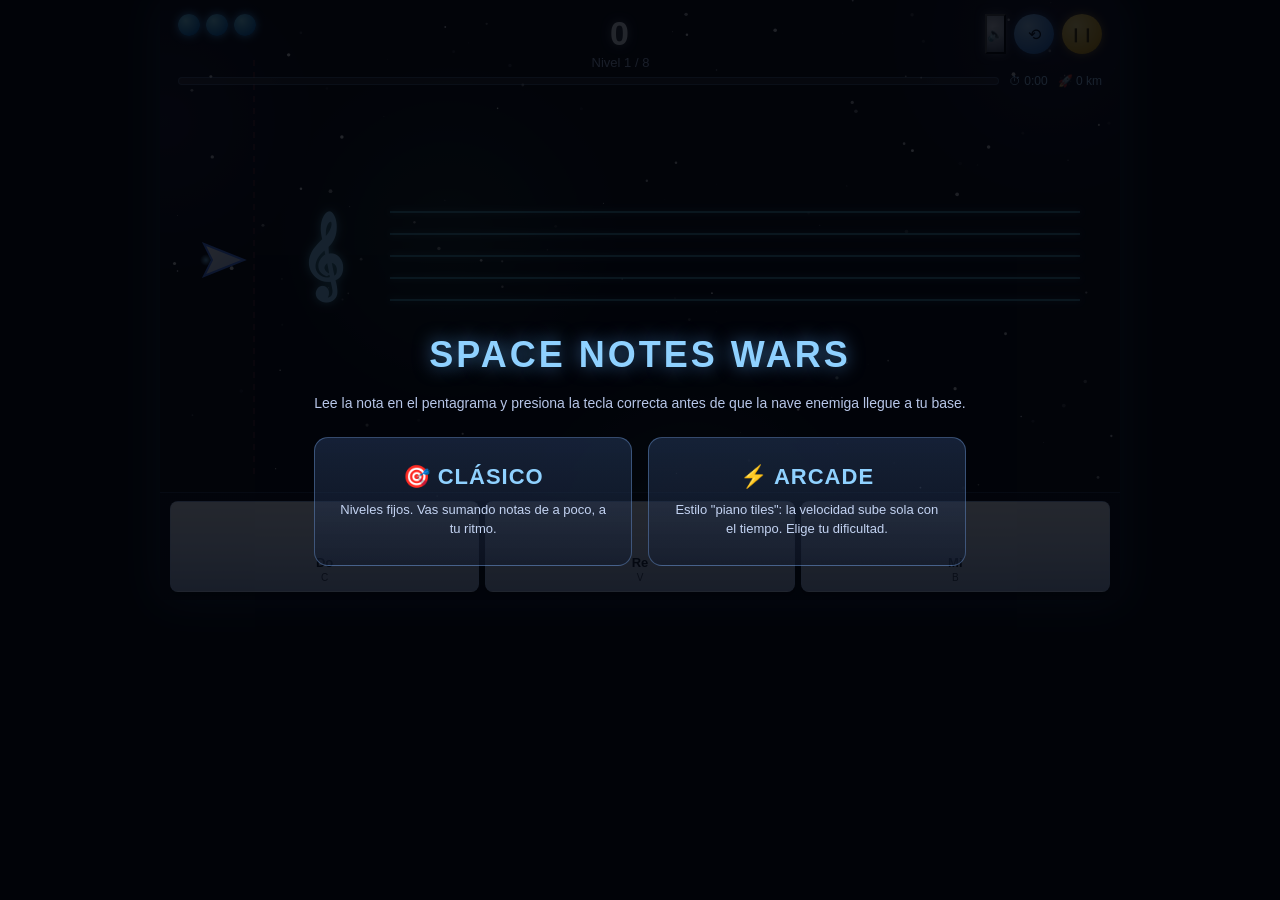
==== index.html @ 3edd14ad "Space Notes Wars: juego arcade para practicar lectura de notas musicales Shooter estilo Space Invade" ====
<!DOCTYPE html>
<html lang="es">
<head>
<meta charset="UTF-8">
<meta name="viewport" content="width=device-width, initial-scale=1.0">
<title>Space Notes Wars</title>
<link rel="stylesheet" href="style.css">
</head>
<body>
<div id="frame">
  <canvas id="game" width="960" height="600"></canvas>

  <div id="hud">
    <div id="shields"></div>
    <div id="scoreBox">
      <div id="score">0</div>
      <div id="levelLabel">Nivel 1</div>
    </div>
    <div id="hudBtns">
      <button id="muteBtn" title="Silenciar sonido">🔊</button>
      <button id="restartBtn" title="Reiniciar nivel">⟲</button>
      <button id="pauseBtn" title="Pausa">❙❙</button>
    </div>
  </div>

  <div id="progressWrap">
    <div id="progressBar"><div id="progressFill"></div></div>
    <div id="timeLabel">⏱ 0:00</div>
    <div id="distanceLabel">🚀 0 km</div>
  </div>

  <div id="pianoBar"></div>

  <!-- Paso 1: elegir modo -->
  <div id="modeScreen" class="screen">
    <div class="panel wide">
      <h1>SPACE NOTES WARS</h1>
      <p>Lee la nota en el pentagrama y presiona la tecla correcta antes de que la nave enemiga llegue a tu base.</p>
      <div class="modeGrid">
        <button id="modeClassicBtn" class="modeCard">
          <div class="modeTitle">🎯 CLÁSICO</div>
          <div class="modeDesc">Niveles fijos. Vas sumando notas de a poco, a tu ritmo.</div>
        </button>
        <button id="modeArcadeBtn" class="modeCard">
          <div class="modeTitle">⚡ ARCADE</div>
          <div class="modeDesc">Estilo "piano tiles": la velocidad sube sola con el tiempo. Elige tu dificultad.</div>
        </button>
      </div>
    </div>
  </div>

  <!-- Paso 2a: clasico -> elegir clave + nivel -->
  <div id="overlay" class="screen hidden">
    <div class="panel wide">
      <button class="backBtn" id="backFromClassicBtn">← Modo</button>
      <h1>MODO CLÁSICO</h1>
      <div id="clefSelectClassic" class="clefSelect"></div>
      <p class="keys-help">Elige un nivel para empezar:</p>
      <div id="levelGrid" class="cardGrid"></div>
    </div>
  </div>

  <!-- Paso 2b: arcade -> elegir clave + dificultad -->
  <div id="arcadeScreen" class="screen hidden">
    <div class="panel wide">
      <button class="backBtn" id="backFromArcadeBtn">← Modo</button>
      <h1>MODO ARCADE</h1>
      <div id="clefSelectArcade" class="clefSelect"></div>
      <p class="keys-help">Elige tu dificultad (¡la velocidad nunca deja de subir!):</p>
      <div id="arcadeGrid" class="cardGrid"></div>
    </div>
  </div>

  <div id="levelUpToast" class="toast hidden">¡Nivel superado!</div>

  <div id="gameOverScreen" class="screen hidden">
    <div class="panel">
      <h1>GAME OVER</h1>
      <p id="finalScore"></p>
      <div class="btnRow">
        <button id="retryBtn" class="bigBtn">REINTENTAR</button>
        <button id="menuFromGameOverBtn" class="bigBtn secondary">ELEGIR OTRO</button>
      </div>
    </div>
  </div>

  <div id="pauseScreen" class="screen hidden">
    <div class="panel">
      <h1>PAUSA</h1>
      <div class="btnRow">
        <button id="resumeBtn" class="bigBtn">CONTINUAR</button>
        <button id="menuFromPauseBtn" class="bigBtn secondary">ELEGIR OTRO</button>
      </div>
    </div>
  </div>
</div>

<script src="game.js"></script>
</body>
</html>
---- style.css ----
* { box-sizing: border-box; margin: 0; padding: 0; }

html, body {
  width: 100%;
  height: 100%;
  background: #000;
  overflow: hidden;
  font-family: 'Segoe UI', Arial, sans-serif;
  user-select: none;
}

#frame {
  position: relative;
  width: 960px;
  height: 600px;
  margin: 0 auto;
  background: #000;
  overflow: hidden;
  box-shadow: 0 0 40px rgba(80, 160, 255, 0.25);
}

@media (max-width: 980px) {
  #frame { width: 100vw; height: calc(100vw * 600 / 960); }
}

canvas {
  display: block;
  width: 100%;
  height: 100%;
  background: #04050a;
}

#hud {
  position: absolute;
  top: 0; left: 0; right: 0;
  display: flex;
  align-items: flex-start;
  justify-content: space-between;
  padding: 14px 18px;
  pointer-events: none;
}

#shields {
  display: flex;
  gap: 6px;
}
.shieldIcon {
  width: 22px; height: 22px;
  background: radial-gradient(circle at 35% 30%, #7fe0ff, #1478c7 70%, #063a66);
  border-radius: 50%;
  box-shadow: 0 0 8px #3fa8ff;
}
.shieldIcon.lost {
  background: #222;
  box-shadow: none;
  opacity: 0.35;
}

#scoreBox {
  text-align: center;
  color: #e8ecf5;
}
#score {
  font-size: 34px;
  font-weight: 700;
  letter-spacing: 2px;
  text-shadow: 0 0 10px rgba(200,220,255,0.5);
}
#levelLabel {
  font-size: 13px;
  color: #9fb3d9;
  margin-top: 2px;
}

#hudBtns {
  display: flex;
  gap: 8px;
  pointer-events: none;
}
#restartBtn, #pauseBtn {
  pointer-events: auto;
  width: 40px; height: 40px;
  border-radius: 50%;
  border: none;
  font-size: 16px;
  cursor: pointer;
}
#pauseBtn {
  background: radial-gradient(circle at 35% 30%, #ffe27a, #d9a418 70%, #8a6a0a);
  color: #4a3400;
  font-size: 14px;
  box-shadow: 0 0 10px rgba(255, 200, 60, 0.5);
}
#restartBtn {
  background: radial-gradient(circle at 35% 30%, #9fd1ff, #3a7fd5 70%, #1a4a8a);
  color: #04101f;
  box-shadow: 0 0 10px rgba(80, 160, 255, 0.5);
}
#muteBtn {
  background: radial-gradient(circle at 35% 30%, #d7dbe6, #7a8296 70%, #454b5c);
  color: #14181f;
  box-shadow: 0 0 10px rgba(150, 160, 180, 0.5);
}
#muteBtn.isMuted {
  background: radial-gradient(circle at 35% 30%, #8a8f9c, #4a4f5c 70%, #262a33);
  box-shadow: none;
}
#muteBtn:active, #restartBtn:active, #pauseBtn:active { transform: scale(0.94); }

#progressWrap {
  position: absolute;
  top: 74px; left: 18px; right: 18px;
  display: flex;
  align-items: center;
  gap: 10px;
  pointer-events: none;
}
#progressBar {
  flex: 1;
  height: 8px;
  background: rgba(255,255,255,0.12);
  border-radius: 5px;
  overflow: hidden;
  border: 1px solid rgba(120,180,255,0.3);
}
#progressFill {
  height: 100%;
  width: 0%;
  background: linear-gradient(90deg, #3fa8ff, #7fe0ff);
  box-shadow: 0 0 8px #3fa8ff;
  transition: width 0.25s ease;
}
#distanceLabel, #timeLabel {
  color: #9fd1ff;
  font-size: 12px;
  white-space: nowrap;
}

#pianoBar {
  position: absolute;
  left: 0; right: 0; bottom: 0;
  height: 108px;
  display: flex;
  background: linear-gradient(180deg, rgba(10,14,26,0.6), rgba(4,6,14,0.95));
  border-top: 1px solid rgba(120,180,255,0.25);
  padding: 8px 10px;
  gap: 6px;
}

.pianoKey {
  flex: 1;
  min-width: 0;
  border-radius: 8px;
  border: 1px solid rgba(150,190,255,0.35);
  background: linear-gradient(180deg, #eef4ff, #c7d7f5 55%, #9fb6e0);
  color: #16233d;
  font-weight: 700;
  font-size: 13px;
  display: flex;
  flex-direction: column;
  align-items: center;
  justify-content: flex-end;
  overflow: hidden;
  white-space: nowrap;
  padding-bottom: 8px;
  cursor: pointer;
  transition: transform 0.05s ease, box-shadow 0.15s ease;
  box-shadow: 0 4px 0 rgba(0,0,0,0.35);
}
.pianoKey small {
  font-weight: 500;
  font-size: 10px;
  color: #3a4a6b;
  margin-top: 2px;
}
.pianoKey:active,
.pianoKey.pressed {
  transform: translateY(3px);
  box-shadow: 0 1px 0 rgba(0,0,0,0.35);
  background: linear-gradient(180deg, #bfe3ff, #8fc6ff 55%, #5fa0e6);
}
.pianoKey.locked {
  background: linear-gradient(180deg, #2a2f3d, #1a1e28);
  color: #4a5266;
  cursor: default;
  box-shadow: none;
  border-color: rgba(255,255,255,0.05);
}
.pianoKey.locked small { color: #3a4256; }
.pianoKey.wrong {
  background: linear-gradient(180deg, #ff9a9a, #e05a5a 55%, #a83a3a);
}

.screen {
  /* fixed (no absolute) para que en ventanas bajas/angostas el menu pueda
     hacer scroll usando todo el viewport, sin quedar recortado por el
     overflow:hidden de #frame */
  position: fixed;
  inset: 0;
  background: rgba(2,4,10,0.85);
  display: flex;
  /* "safe center": centra cuando el contenido entra, y si no entra se
     comporta como flex-start para que TODO el contenido sea alcanzable con
     scroll (con "center" a secas, el borde superior del contenido que no
     cabe queda inalcanzable — bug clasico de flexbox). */
  align-items: safe center;
  justify-content: center;
  overflow-y: auto;
  padding: 20px 0;
  z-index: 20;
}
.screen.hidden { display: none; }

.panel {
  text-align: center;
  color: #dfe9ff;
  max-width: 560px;
  padding: 30px;
}
.panel.wide {
  max-width: 860px;
}
.panel h1 {
  font-size: 36px;
  letter-spacing: 3px;
  color: #8fd1ff;
  text-shadow: 0 0 18px rgba(100,180,255,0.6);
  margin-bottom: 16px;
}
.panel p {
  font-size: 14px;
  line-height: 1.6;
  color: #b7c6e8;
  margin-bottom: 10px;
}
.recordLine {
  display: inline-block;
  margin-top: 4px;
  font-size: 12.5px;
  color: #9fd1ff;
}
.recordMsg {
  display: inline-block;
  margin-top: 8px;
  color: #ffe27a;
  font-size: 15px;
}
.keys-help b { color: #ffe27a; }

.bigBtn {
  margin-top: 18px;
  padding: 14px 38px;
  font-size: 18px;
  font-weight: 700;
  letter-spacing: 1px;
  color: #04101f;
  background: linear-gradient(180deg, #7fe0ff, #2f9dff);
  border: none;
  border-radius: 10px;
  cursor: pointer;
  box-shadow: 0 0 20px rgba(80,180,255,0.6);
}
.bigBtn:active { transform: translateY(2px); }
.bigBtn.secondary {
  background: linear-gradient(180deg, #3a4560, #232c42);
  color: #cfe0ff;
  box-shadow: none;
  border: 1px solid rgba(140,180,255,0.35);
}

.btnRow {
  display: flex;
  gap: 14px;
  justify-content: center;
  flex-wrap: wrap;
}

.cardGrid {
  display: grid;
  grid-template-columns: repeat(auto-fill, minmax(190px, 1fr));
  gap: 12px;
  margin-top: 16px;
  text-align: left;
}

.levelCard {
  background: linear-gradient(180deg, rgba(60,90,140,0.35), rgba(20,28,46,0.6));
  border: 1px solid rgba(130,180,255,0.35);
  border-radius: 10px;
  padding: 12px 14px;
  cursor: pointer;
  color: #e6eeff;
  text-align: left;
  transition: transform 0.08s ease, box-shadow 0.15s ease;
}
.levelCard:hover {
  transform: translateY(-2px);
  box-shadow: 0 0 14px rgba(100,180,255,0.45);
  border-color: rgba(160,210,255,0.7);
}
.levelCard:active { transform: translateY(0); }
.levelCard.completed {
  border-color: rgba(120,220,150,0.6);
  background: linear-gradient(180deg, rgba(70,140,100,0.3), rgba(20,28,46,0.6));
}
.levelCard.completed:hover { box-shadow: 0 0 14px rgba(120,220,150,0.45); }
.doneCheck {
  display: inline-block;
  font-size: 11px;
  font-weight: 700;
  color: #7cffb0;
  margin-left: 4px;
}
.levelCard .lvlNum {
  font-size: 17px;
  font-weight: 800;
  color: #8fd1ff;
}
.levelCard .lvlNotes {
  font-size: 12.5px;
  color: #c3d3f2;
  margin-top: 4px;
  line-height: 1.4;
}
.levelCard .lvlRecord {
  margin-top: 6px;
  font-size: 11px;
  color: #ffe27a;
}
.levelCard .lvlTag {
  display: inline-block;
  margin-top: 6px;
  font-size: 10.5px;
  font-weight: 700;
  color: #04101f;
  background: #ffe27a;
  border-radius: 5px;
  padding: 2px 6px;
}
.levelCard .lvlTag.hearts {
  background: transparent;
  color: inherit;
  padding: 0;
  font-size: 14px;
  letter-spacing: 2px;
}

/* ===== Pantalla de modo ===== */
.modeGrid {
  display: grid;
  grid-template-columns: repeat(auto-fit, minmax(220px, 1fr));
  gap: 16px;
  margin-top: 22px;
}
.modeCard {
  background: linear-gradient(180deg, rgba(60,90,140,0.35), rgba(20,28,46,0.6));
  border: 1px solid rgba(130,180,255,0.35);
  border-radius: 14px;
  padding: 26px 20px;
  cursor: pointer;
  color: #e6eeff;
  text-align: center;
  transition: transform 0.1s ease, box-shadow 0.15s ease;
}
.modeCard:hover {
  transform: translateY(-3px);
  box-shadow: 0 0 20px rgba(100,180,255,0.5);
  border-color: rgba(160,210,255,0.7);
}
.modeTitle {
  font-size: 22px;
  font-weight: 800;
  color: #8fd1ff;
  margin-bottom: 10px;
  letter-spacing: 1px;
}
.modeDesc {
  font-size: 13px;
  color: #c3d3f2;
  line-height: 1.5;
}

/* ===== Selector de clave ===== */
.clefSelect {
  display: flex;
  justify-content: center;
  gap: 10px;
  flex-wrap: wrap;
  margin: 16px 0 6px;
}
.clefBtn {
  padding: 9px 16px;
  border-radius: 8px;
  border: 1px solid rgba(140,180,255,0.35);
  background: rgba(30,40,60,0.6);
  color: #b7c6e8;
  font-size: 14px;
  font-weight: 600;
  cursor: pointer;
}
.clefBtn.active {
  background: linear-gradient(180deg, #7fe0ff, #2f9dff);
  color: #04101f;
  box-shadow: 0 0 14px rgba(80,180,255,0.6);
  border-color: transparent;
}

.backBtn {
  position: absolute;
  top: 18px;
  left: 18px;
  padding: 7px 14px;
  border-radius: 8px;
  border: 1px solid rgba(140,180,255,0.35);
  background: rgba(30,40,60,0.6);
  color: #b7c6e8;
  font-size: 13px;
  cursor: pointer;
}
.panel.wide { position: relative; }

/* variantes de color por dificultad arcade */
.arcadeCard.arcade-facil { border-color: rgba(120,220,150,0.45); }
.arcadeCard.arcade-medio { border-color: rgba(120,190,220,0.45); }
.arcadeCard.arcade-dificil { border-color: rgba(220,190,100,0.45); }
.arcadeCard.arcade-avanzado { border-color: rgba(230,140,90,0.5); }
.arcadeCard.arcade-mortal { border-color: rgba(230,90,90,0.6); }
.arcadeCard.arcade-mortal .lvlNum { color: #ff8080; }

.toast {
  position: absolute;
  top: 40%;
  left: 50%;
  transform: translate(-50%, -50%);
  font-size: 30px;
  font-weight: 800;
  color: #ffe27a;
  text-shadow: 0 0 20px rgba(255,220,120,0.8);
  z-index: 15;
  pointer-events: none;
  animation: toastPop 1.4s ease forwards;
}
.toast.hidden { display: none; }
@keyframes toastPop {
  0% { opacity: 0; transform: translate(-50%,-40%) scale(0.7); }
  15% { opacity: 1; transform: translate(-50%,-50%) scale(1.05); }
  75% { opacity: 1; }
  100% { opacity: 0; transform: translate(-50%,-55%) scale(1); }
}
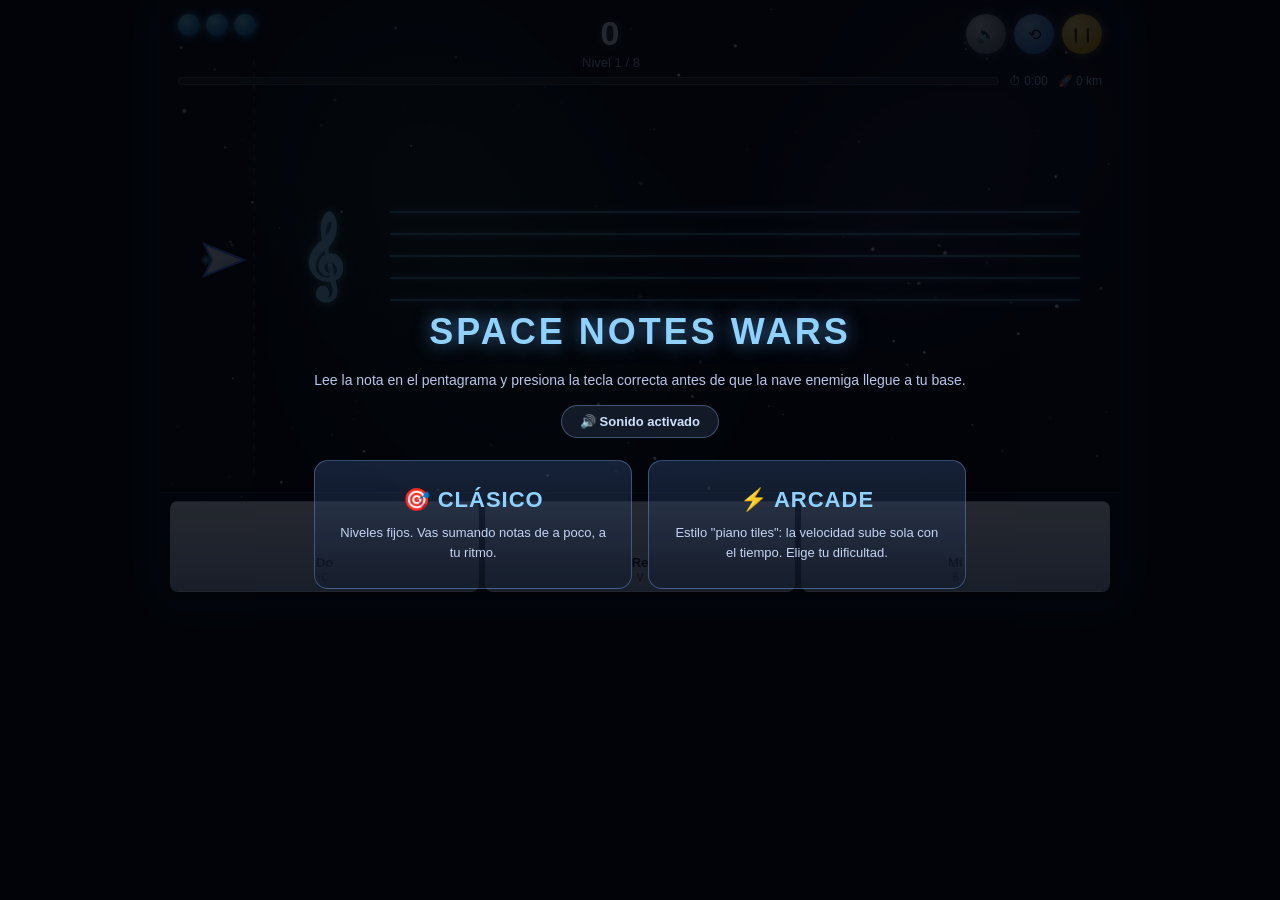
==== commit efaad5ba: "Corrige el boton de silencio y ofrece la opcion de sonido desde el inicio El boton de mute en el HUD" ====
--- a/index.html
+++ b/index.html
@@ -36,6 +36,7 @@
     <div class="panel wide">
       <h1>SPACE NOTES WARS</h1>
       <p>Lee la nota en el pentagrama y presiona la tecla correcta antes de que la nave enemiga llegue a tu base.</p>
+      <button id="muteBtnMenu" class="soundToggle">🔊 Sonido activado</button>
       <div class="modeGrid">
         <button id="modeClassicBtn" class="modeCard">
           <div class="modeTitle">🎯 CLÁSICO</div>
--- a/style.css
+++ b/style.css
@@ -77,7 +77,7 @@
   gap: 8px;
   pointer-events: none;
 }
-#restartBtn, #pauseBtn {
+#muteBtn, #restartBtn, #pauseBtn {
   pointer-events: auto;
   width: 40px; height: 40px;
   border-radius: 50%;
@@ -106,6 +106,24 @@
   box-shadow: none;
 }
 #muteBtn:active, #restartBtn:active, #pauseBtn:active { transform: scale(0.94); }
+
+.soundToggle {
+  display: block;
+  margin: 14px auto 0;
+  padding: 8px 18px;
+  border-radius: 20px;
+  border: 1px solid rgba(150,190,255,0.35);
+  background: rgba(30,40,60,0.6);
+  color: #cfe0ff;
+  font-size: 13px;
+  font-weight: 600;
+  cursor: pointer;
+}
+.soundToggle.isMuted {
+  background: rgba(30,30,35,0.6);
+  color: #8a8f9c;
+  border-color: rgba(140,144,156,0.35);
+}
 
 #progressWrap {
   position: absolute;
